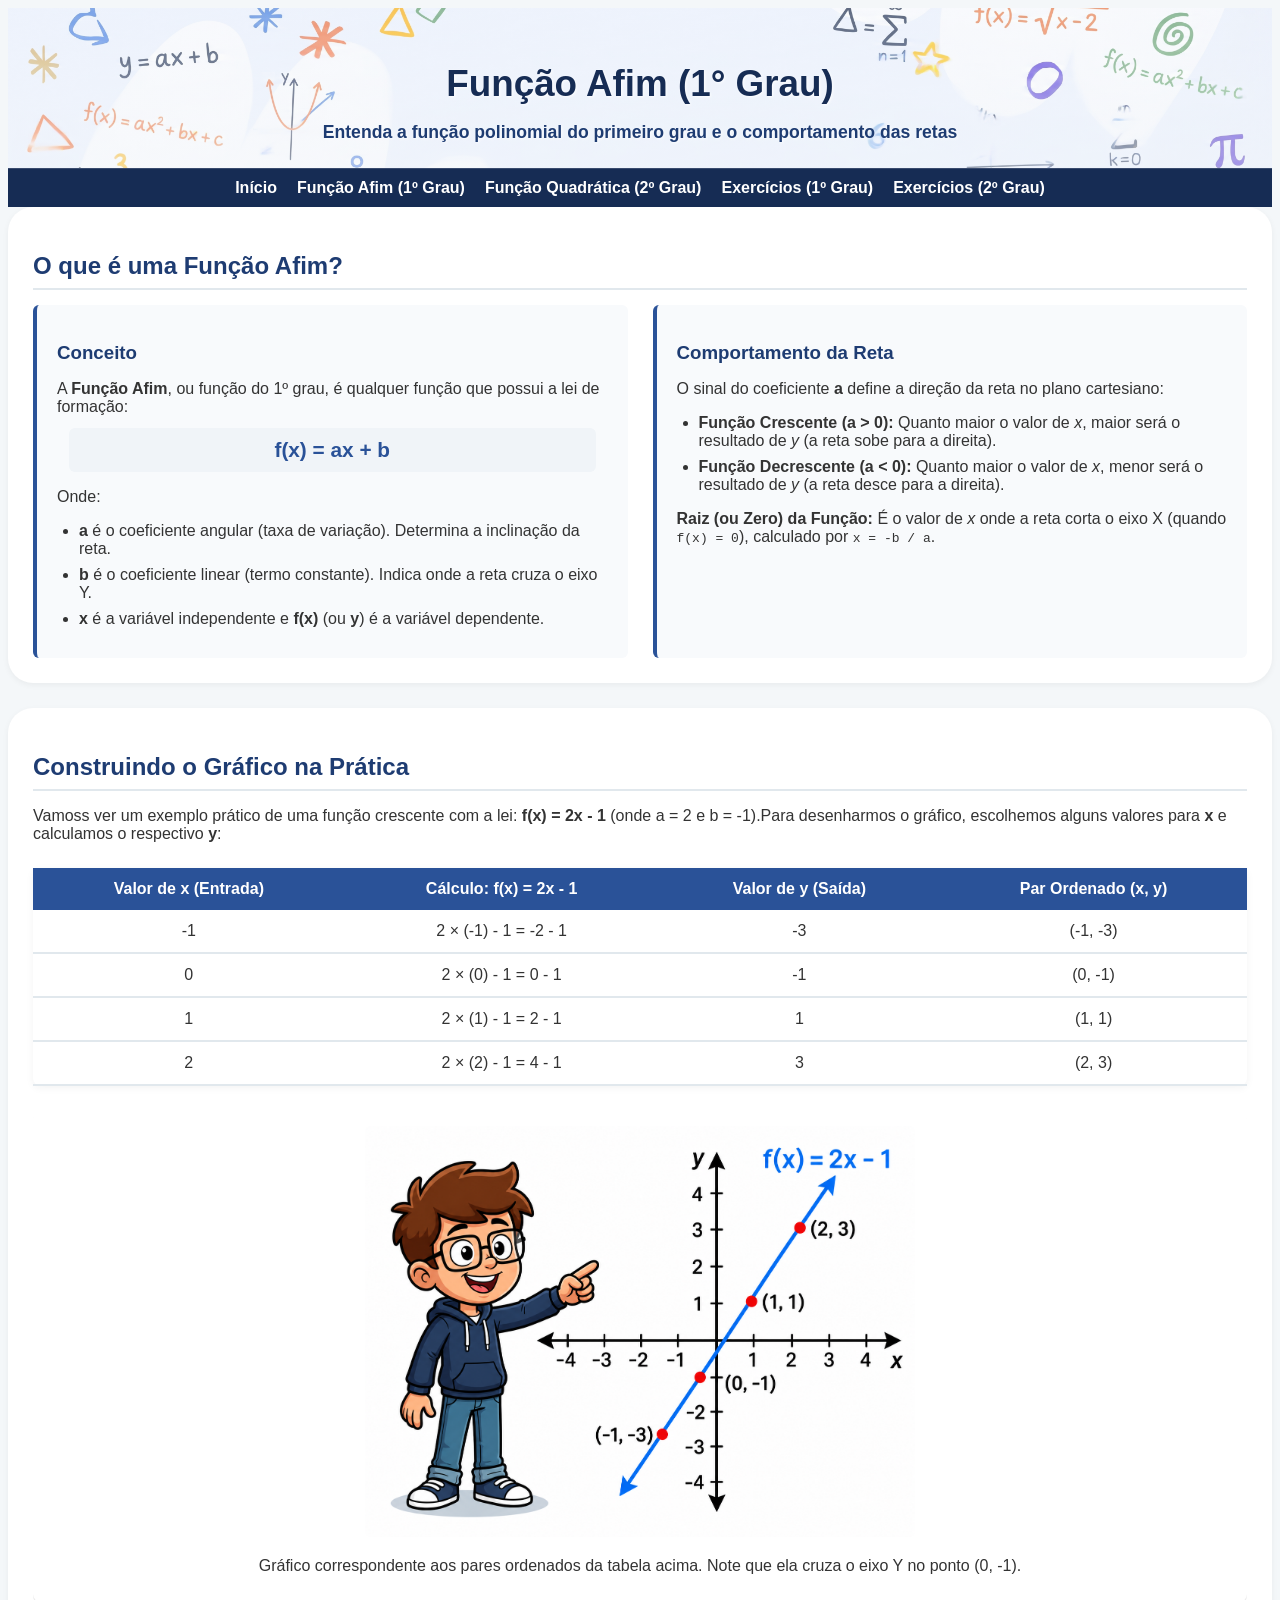
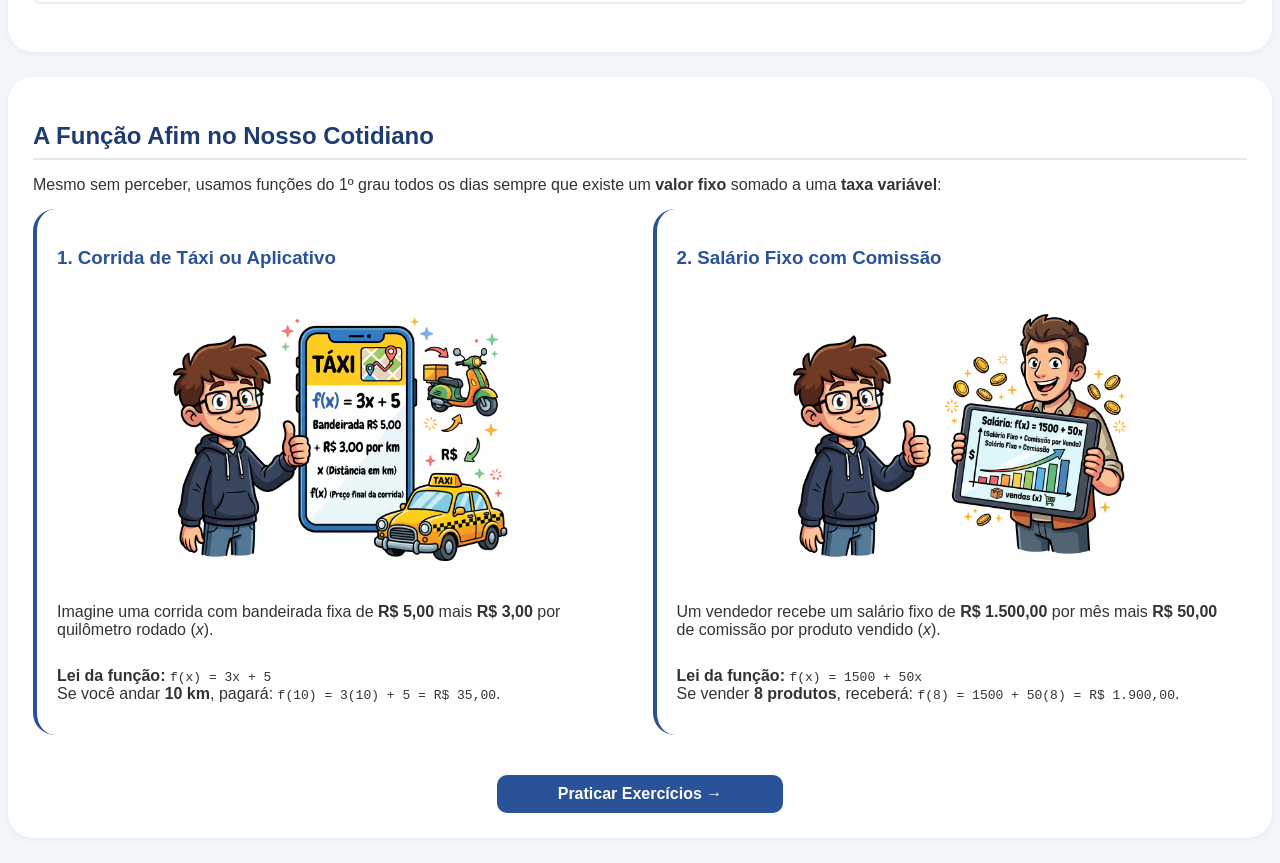
==== afim.html @ db039bec "Criação de novas Páginas e customizações" ====
<!DOCTYPE html>
<html lang="en">
<head>
    <meta charset="UTF-8">
    <meta name="viewport" content="width=device-width, initial-scale=1.0">
    <title>Função Afim (1° Grau)- Portal das Funções</title>
    <link rel="stylesheet" href="style.css">
</head>
<body>
    <header id="topo">
        <div class="container">
            <h1>Função Afim (1° Grau)</h1>
            <p>Entenda a função polinomial do primeiro grau e o comportamento das retas</p>
        </div>
        <nav class="menu-principal">
            <ul>
                <li><a href="index.html">Início</a></li>
                <li><a href="afim.html" class="ativo">Função Afim (1º Grau)</a></li>
                <li><a href="quadratica.html">Função Quadrática (2º Grau)</a></li>
                <li><a href="afim-exercicios.html">Exercícios (1º Grau)</a></li>
                <li><a href="quadratica-exercicios.html">Exercícios (2º Grau)</a></li>
            </ul>
        </nav>

        </header>

        <main>
            <section>
                <h2>O que é uma Função Afim?</h2>
                
                <div class="flex-duas-colunas">

                    <div class="col-afim">
                        <h3>Conceito</h3>
                       <p>
                        A <strong>Função Afim</strong>, ou função do 1º grau, é qualquer função que possui a lei de formação:
                    </p>
                    <p class="destaque-formula">f(x) = ax + b</p>
                    <p>Onde:</p>
                    <ul>
                        <li><strong>a</strong> é o coeficiente angular (taxa de variação). Determina a inclinação da reta.</li>
                        <li><strong>b</strong> é o coeficiente linear (termo constante). Indica onde a reta cruza o eixo Y.</li>
                        <li><strong>x</strong> é a variável independente e <strong>f(x)</strong> (ou <strong>y</strong>) é a variável dependente.</li>
                    </ul> 
                    </div>

                    <div class="col-afim col-comportamento">
                       <h3>Comportamento da Reta</h3>
                    <p>O sinal do coeficiente <strong>a</strong> define a direção da reta no plano cartesiano:</p>
                    <ul>
                        <li><strong>Função Crescente (a > 0):</strong> Quanto maior o valor de <em>x</em>, maior será o resultado de <em>y</em> (a reta sobe para a direita).</li>
                        <li><strong>Função Decrescente (a < 0):</strong> Quanto maior o valor de <em>x</em>, menor será o resultado de <em>y</em> (a reta desce para a direita).</li>
                    </ul>
                    <p>
                        <strong>Raiz (ou Zero) da Função:</strong> É o valor de <em>x</em> onde a reta corta o eixo X (quando <code>f(x) = 0</code>), calculado por <code>x = -b / a</code>.
                    </p> 
                    </div>
                </div>
            </section>

            <section class="estudo-grafico">
                <h2>Construindo o Gráfico na Prática</h2>
                <p>
                    Vamoss ver um exemplo prático de uma função crescente com a lei: <strong>f(x) = 2x - 1</strong>
                    (onde a = 2 e b = -1).Para desenharmos o gráfico, escolhemos alguns valores para <strong>x</strong>
                    e calculamos o respectivo <strong>y</strong>:
                </p>

                <table class="tabela-valores">
                <thead>
                    <tr>
                        <th>Valor de x (Entrada)</th>
                        <th>Cálculo: f(x) = 2x - 1</th>
                        <th>Valor de y (Saída)</th>
                        <th>Par Ordenado (x, y)</th>
                    </tr>
                </thead>
                <tbody>
                    <tr>
                        <td>-1</td>
                        <td>2 × (-1) - 1 = -2 - 1</td>
                        <td>-3</td>
                        <td>(-1, -3)</td>
                    </tr>
                    <tr>
                        <td>0</td>
                        <td>2 × (0) - 1 = 0 - 1</td>
                        <td>-1</td>
                        <td>(0, -1)</td>
                    </tr>
                    <tr>
                        <td>1</td>
                        <td>2 × (1) - 1 = 2 - 1</td>
                        <td>1</td>
                        <td>(1, 1)</td>
                    </tr>
                    <tr>
                        <td>2</td>
                        <td>2 × (2) - 1 = 4 - 1</td>
                        <td>3</td>
                        <td>(2, 3)</td>
                    </tr>
                </tbody>
            </table>

            <div class="bloco-imagem">
                <img src="imagens/grafico-funcao-afim.png" alt="Gráfico de uma função afim">
                <p>Gráfico correspondente aos pares ordenados da tabela acima. Note que ela cruza o eixo Y no ponto (0, -1).</p>
            </div>
            </section>

            <section>
                <h2>A Função Afim no Nosso Cotidiano</h2>
                <p>
                Mesmo sem perceber, usamos funções do 1º grau todos os dias sempre que existe um <strong>valor fixo</strong> somado a uma <strong>taxa variável</strong>:
            </p>

            <div class="flex-duas-colunas">

                <div class="cartao-cotidiano">
                <h3>1. Corrida de Táxi ou Aplicativo</h3>
                <img src="imagens/cotidiano-taxi.jpg" alt="Exemplo de função afim corrida de táxi." class="img-cotidiano">
                <p>
                        Imagine uma corrida com bandeirada fixa de <strong>R$ 5,00</strong> mais <strong>R$ 3,00</strong> por quilômetro rodado (<em>x</em>).
                    </p>
                    <p>
                        <strong>Lei da função:</strong> <code>f(x) = 3x + 5</code><br>
                        Se você andar <strong>10 km</strong>, pagará: <code>f(10) = 3(10) + 5 = R$ 35,00</code>.
                    </p>
                    </div>

                    <div class="cartao-cotidiano">
                    <h3>2. Salário Fixo com Comissão</h3>
                    <img src="imagens/cotidiano-salario.jpg"Exemplo de função afim em salário com comissão f(x) = 1500 + 50x" class="img-cotidiano">
                    <p>
                        Um vendedor recebe um salário fixo de <strong>R$ 1.500,00</strong> por mês mais <strong>R$ 50,00</strong> de comissão por produto vendido (<em>x</em>).
                    </p>
                    <p>
                        <strong>Lei da função:</strong> <code>f(x) = 1500 + 50x</code><br>
                        Se vender <strong>8 produtos</strong>, receberá: <code>f(8) = 1500 + 50(8) = R$ 1.900,00</code>.
                    </p>
                </div>

            </div>

              <div style="text-align: center; margin-top: 25px;">
                <a href="afim-exercicios.html" class="botao">Praticar Exercícios →</a>
            </div>
            </section>
            
        </main>
    
    
</body>
</html>
---- style.css ----
body {
    font-family: 'Segoe UI', Tahoma, Geneva, Verdana, sans-serif;
    background-color: #f4f7f9;
    color: #333333;
    text-align: left;
}


header {
    background-image: linear-gradient(to bottom, rgba(244, 247, 249, 0.35), rgba(244, 247, 249, 0.55)), url('imagens/Fundo-cabecalho.jpg');
    background-size: cover;
    background-position: center;
    background-repeat: no-repeat;
    padding-top: 30px;
    text-align: center;
}

header h1 {
    font-size: 2.3rem;
    color: #162c54;
    font-weight: 800;
    margin-bottom: 8px;
    text-shadow: 1px 1px 3px rgba(255, 255, 255, 0.9);
}

header p {
    font-size: 1.1rem;
    color: #1e3c72;
    font-weight: 600;
    margin-bottom: 25px;
    text-shadow: 1px 1px 3px rgba(255, 255, 255, 0.9);
}

.menu-principal {
    background-color: #162c54;
    border-top: 1px solid rgba(255, 255, 255, 0.15);
    justify-content: center;
    align-items: center;
}

.menu-principal ul {
    margin: 0;
    padding: 0;
    list-style: none;
    display: flex;
    justify-content: center;
    align-items: center;
    flex-wrap: wrap;
    
}

.menu-principal li a {
    display: block;
    color: #ffffff;
    text-decoration:none;
    padding: 10px;
    font-weight: 600;
    transition: all 0.3s ease;
    
}

.menu-principal li a:hover {
    transform: translateY(-2px);
}


section {
    background-color: #ffffff;
    padding: 25px;
    margin-bottom: 25px;
    border-radius: 25px;
    box-shadow: 0 2px 6px rgba(0, 0, 0, 0.05);
}

section h2 {
    color: #1e3c72;
    margin-bottom: 15px;
    border-bottom: 2px solid #e1e8ed;
    padding-bottom: 8px;
}

section h3 {
    color: #2a5298;
}

section p, section ul {
   margin-bottom: 12px;
}

section ul {
    padding-left: 22px;
}

section li {
    margin-bottom: 8px;
}

.grade-cartoes {
    display: flex;
    gap: 20px;
    flex-wrap: wrap;
    margin-top: 15px;
}

.cartao {
    flex: 1;
    min-width: 280px;
    background-color: #f9fbfd;
    border: 1px solid #dce4ec;
    border-radius: 8px;
    padding: 20px;
    display: flex;
    flex-direction: column;
    justify-content: space-between;

}

.cartao img {
    width: 90%;
    height: 300px;
    margin: 15px auto;
    border: none;
}

.botao {
    display: inline-block;
    align-self: center;
    background-color: #2a5298;
    color: #ffffff;
    text-decoration: none;
    width: 250px;
    padding: 10px 18px;
    border-radius: 10px;
    font-weight: bold;
    text-align: center;
    margin-top: 15px;
    transition: all 0.5s ease;
}

.botao:hover {
    background-color: #1973aa;
    transform: translateY(-2px);
}


.bloco-imagem {
    text-align: center;
    margin: 25px auto;
    background-color: #ffffff;
    padding: 15px;
    border-radius: 8px;
    box-shadow: 0 2px 0 rgba(0, 0, 0, 0.08);
}

.bloco-imagem img {
    max-width: 550px;
    width: 100%;
    height: auto;
    border-radius: 6px;
}

.maquina-funcao {
    background-color: transparent;
    padding: 10px auto;
    margin: 25px auto;
    border: none;
    box-shadow:none;
    text-align: center;
}

.imagem-maquina {
    display: flex;
    justify-content: center;
    align-items: center;
    gap: 15px;
    max-width: 1000px;
    margin: 0 auto;
    border: none;
}

.imagem-maquina img {
    width: 30%;
    max-width: 500px;
    height: auto;
    display: block;
    transition: transform 0.4s ease, filter 0.4s ease;
}

footer {
    background-color: #162c54;
    color: #ffffff;
    text-align: center;
    padding: 20px 0;
    font-weight: 200px;
    margin-top: 30px;
    font-size: 0.9rem;
}

footer a {
    color: #a3c2ff;
    text-decoration: none;
    font-weight: bold;
}

footer:hover {
    text-decoration: underline;
}

.flex-duas-colunas {
    display: flex;
    gap: 25px;
    align-items: stretch;
    margin-top: 15px;
}

.col-afim {
    flex: 1;
    background-color: #f8fafc;
    border-left: 4px solid #2a5298;
    padding: 18px 20px;
    border-radius: 6px;
}

.col-afim h3{
    color: #1e3c72;
    margin-bottom: 10px;

}

.destaque-formula {
    font-size: 1.3rem;
    color: #2a5298;
    font-weight: bold;
    text-align: center;
    background-color:#f0f4f8;
    padding: 10px;
    border-radius: 6px;
    margin: 12px;
}

.tabela-valores {
    width: 100%;
    border-collapse: collapse;
    margin: 25px 0;
    background-color: #ffffff;
    box-shadow: 0 2px 8px rgba(0, 0, 0, 0.05);
    border-radius: 8px;
    
}

.tabela-valores th {
    background-color: #2a5298;
    color: #ffffff;
    font-weight: bold;
    padding: 12px;
    text-align: center;
}

.tabela-valores td {
    padding: 12px;
    border-bottom: 2px solid #e1e8ed;
    text-align: center;
    border-radius: 12px;
}

.cartao-cotidiano {
    flex: 1;
    background-color: #ffffff;
    border-left: 4px solid #2a5298;
    border-radius: 22px;
    padding: 20px;
    display: flex;
    flex-direction: column;
}

.cartao-cotidiano h3 {
    color: #2a5298;
    margin-bottom: 10px;
}

.img-cotidiano {
    width: 85%;
    max-width: 380px;
    margin: 12px auto;
    border: none;
}
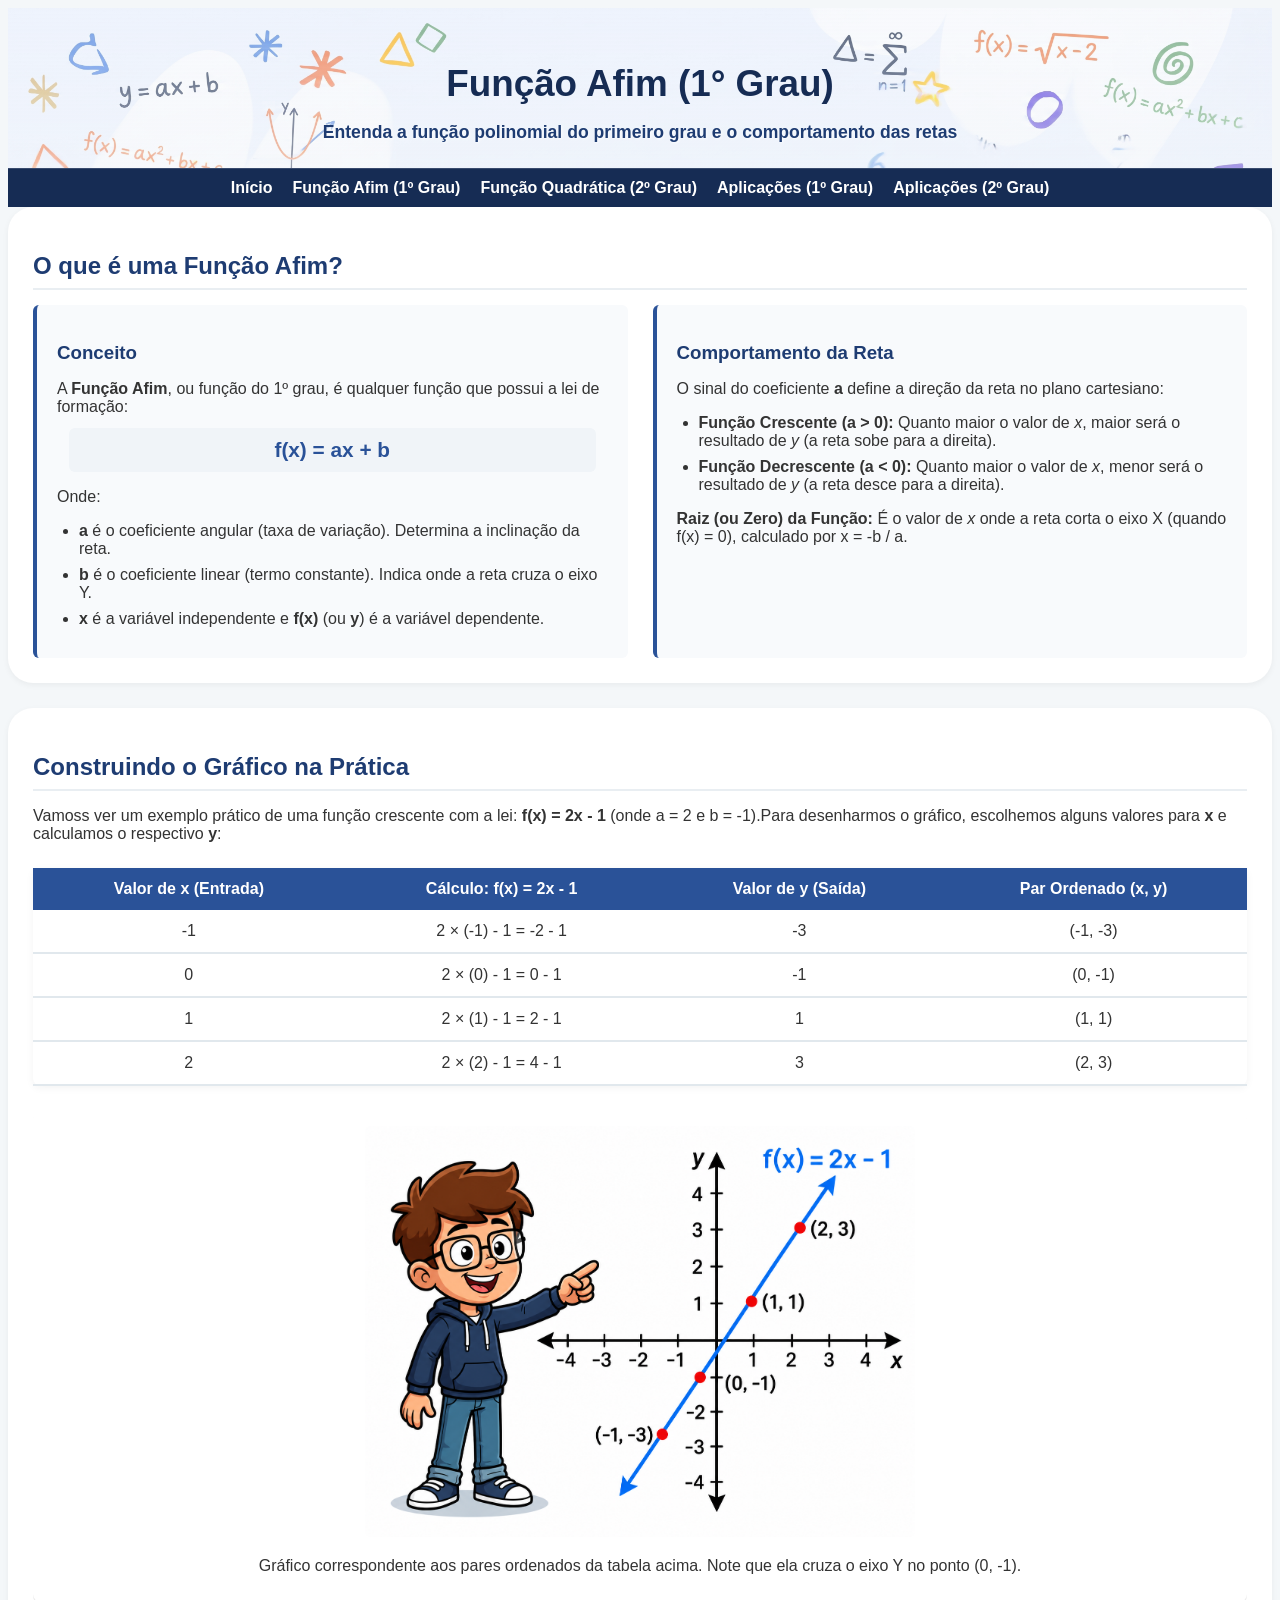
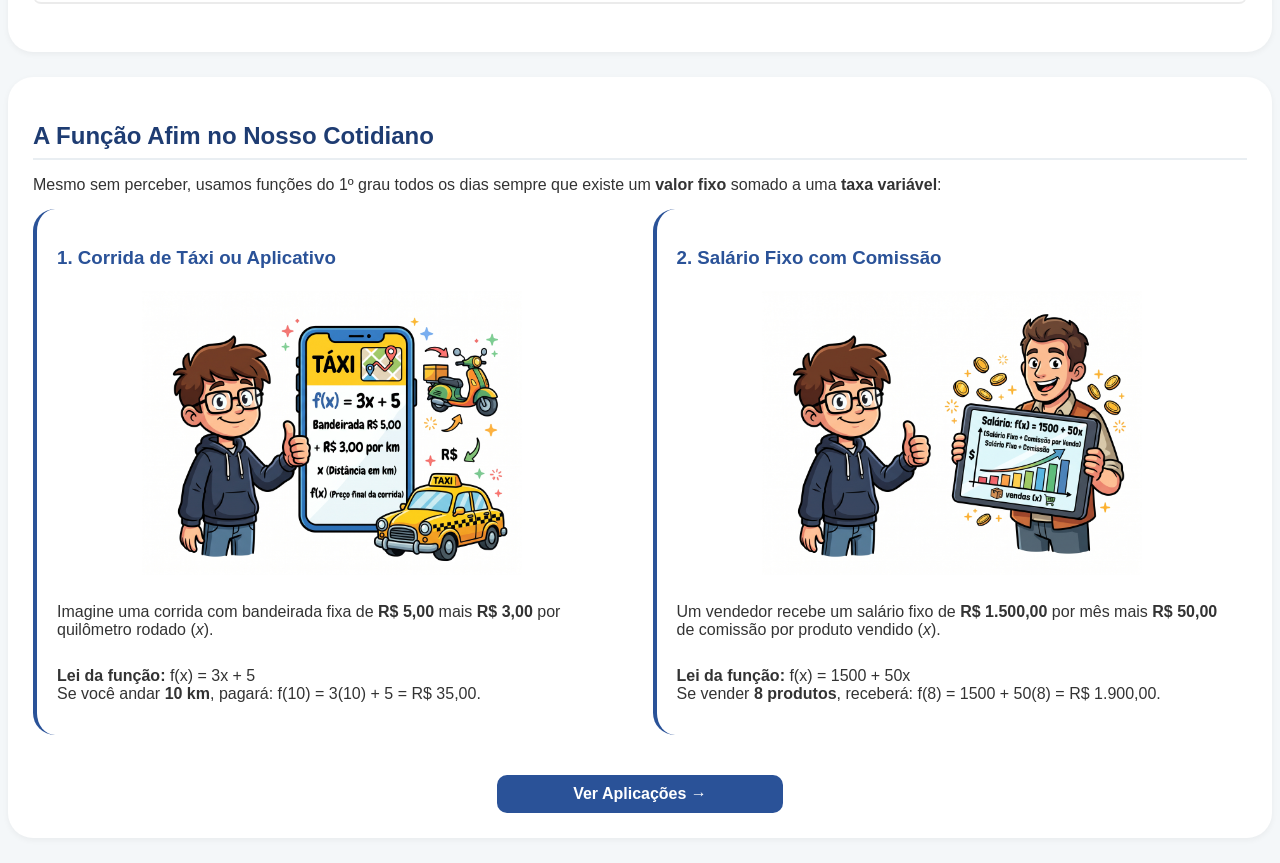
==== commit 1583b815: "Novas páginas de Aplicações e css atualizado" ====
--- a/afim.html
+++ b/afim.html
@@ -17,8 +17,8 @@
                 <li><a href="index.html">Início</a></li>
                 <li><a href="afim.html" class="ativo">Função Afim (1º Grau)</a></li>
                 <li><a href="quadratica.html">Função Quadrática (2º Grau)</a></li>
-                <li><a href="afim-exercicios.html">Exercícios (1º Grau)</a></li>
-                <li><a href="quadratica-exercicios.html">Exercícios (2º Grau)</a></li>
+                <li><a href="aplicacao-afim.html">Aplicações (1º Grau)</a></li>
+                <li><a href="aplicacao-quadratica.html">Aplicações (2º Grau)</a></li>
             </ul>
         </nav>
 
@@ -52,7 +52,7 @@
                         <li><strong>Função Decrescente (a < 0):</strong> Quanto maior o valor de <em>x</em>, menor será o resultado de <em>y</em> (a reta desce para a direita).</li>
                     </ul>
                     <p>
-                        <strong>Raiz (ou Zero) da Função:</strong> É o valor de <em>x</em> onde a reta corta o eixo X (quando <code>f(x) = 0</code>), calculado por <code>x = -b / a</code>.
+                        <strong>Raiz (ou Zero) da Função:</strong> É o valor de <em>x</em> onde a reta corta o eixo X (quando f(x) = 0), calculado por x = -b / a.
                     </p> 
                     </div>
                 </div>
@@ -124,8 +124,8 @@
                         Imagine uma corrida com bandeirada fixa de <strong>R$ 5,00</strong> mais <strong>R$ 3,00</strong> por quilômetro rodado (<em>x</em>).
                     </p>
                     <p>
-                        <strong>Lei da função:</strong> <code>f(x) = 3x + 5</code><br>
-                        Se você andar <strong>10 km</strong>, pagará: <code>f(10) = 3(10) + 5 = R$ 35,00</code>.
+                        <strong>Lei da função:</strong> f(x) = 3x + 5<br>
+                        Se você andar <strong>10 km</strong>, pagará: f(10) = 3(10) + 5 = R$ 35,00.
                     </p>
                     </div>
 
@@ -136,15 +136,15 @@
                         Um vendedor recebe um salário fixo de <strong>R$ 1.500,00</strong> por mês mais <strong>R$ 50,00</strong> de comissão por produto vendido (<em>x</em>).
                     </p>
                     <p>
-                        <strong>Lei da função:</strong> <code>f(x) = 1500 + 50x</code><br>
-                        Se vender <strong>8 produtos</strong>, receberá: <code>f(8) = 1500 + 50(8) = R$ 1.900,00</code>.
+                        <strong>Lei da função:</strong> f(x) = 1500 + 50x<br>
+                        Se vender <strong>8 produtos</strong>, receberá: f(8) = 1500 + 50(8) = R$ 1.900,00.
                     </p>
                 </div>
 
             </div>
 
               <div style="text-align: center; margin-top: 25px;">
-                <a href="afim-exercicios.html" class="botao">Praticar Exercícios →</a>
+                <a href="aplicacao-afim.html" class="botao">Ver Aplicações →</a>
             </div>
             </section>
             
--- a/style.css
+++ b/style.css
@@ -2,15 +2,12 @@
     font-family: 'Segoe UI', Tahoma, Geneva, Verdana, sans-serif;
     background-color: #f4f7f9;
     color: #333333;
-    text-align: left;
 }
 
 
 header {
     background-image: linear-gradient(to bottom, rgba(244, 247, 249, 0.35), rgba(244, 247, 249, 0.55)), url('imagens/Fundo-cabecalho.jpg');
     background-size: cover;
-    background-position: center;
-    background-repeat: no-repeat;
     padding-top: 30px;
     text-align: center;
 }
@@ -20,7 +17,6 @@
     color: #162c54;
     font-weight: 800;
     margin-bottom: 8px;
-    text-shadow: 1px 1px 3px rgba(255, 255, 255, 0.9);
 }
 
 header p {
@@ -75,7 +71,7 @@
 section h2 {
     color: #1e3c72;
     margin-bottom: 15px;
-    border-bottom: 2px solid #e1e8ed;
+    border-bottom: 2px solid #e9eef2;
     padding-bottom: 8px;
 }
 
@@ -105,8 +101,8 @@
 .cartao {
     flex: 1;
     min-width: 280px;
-    background-color: #f9fbfd;
-    border: 1px solid #dce4ec;
+    background-color: #ffffff;
+    border-left: 4px solid #2a5298;
     border-radius: 8px;
     padding: 20px;
     display: flex;
@@ -284,3 +280,47 @@
     margin: 12px auto;
     border: none;
 }
+
+.conclusao {
+    padding: 85px 5px 5px;
+    
+}
+
+.faixa-comemoracao {
+    display: flex;
+    justify-content: center;
+    align-items: center;
+    gap: 20px;
+    margin: 30px auto;
+    flex-wrap: wrap;
+}
+
+.img-palavra {
+    max-width: 290px;
+    height: auto;
+    border: none;
+
+}
+
+.img-boneco {
+    max-width: 330px;
+}
+
+.img-palavra-quadratica {
+   max-width: 450px;
+    height: auto;
+    border: none;  
+}
+
+.form-linha {
+    display: flex;
+    gap: 15px;
+    margin-bottom: 15px;
+}
+
+.campo-grupo {
+    display: flex;
+    flex-direction: column;
+    flex: 1;
+    min-width: 320px;
+}
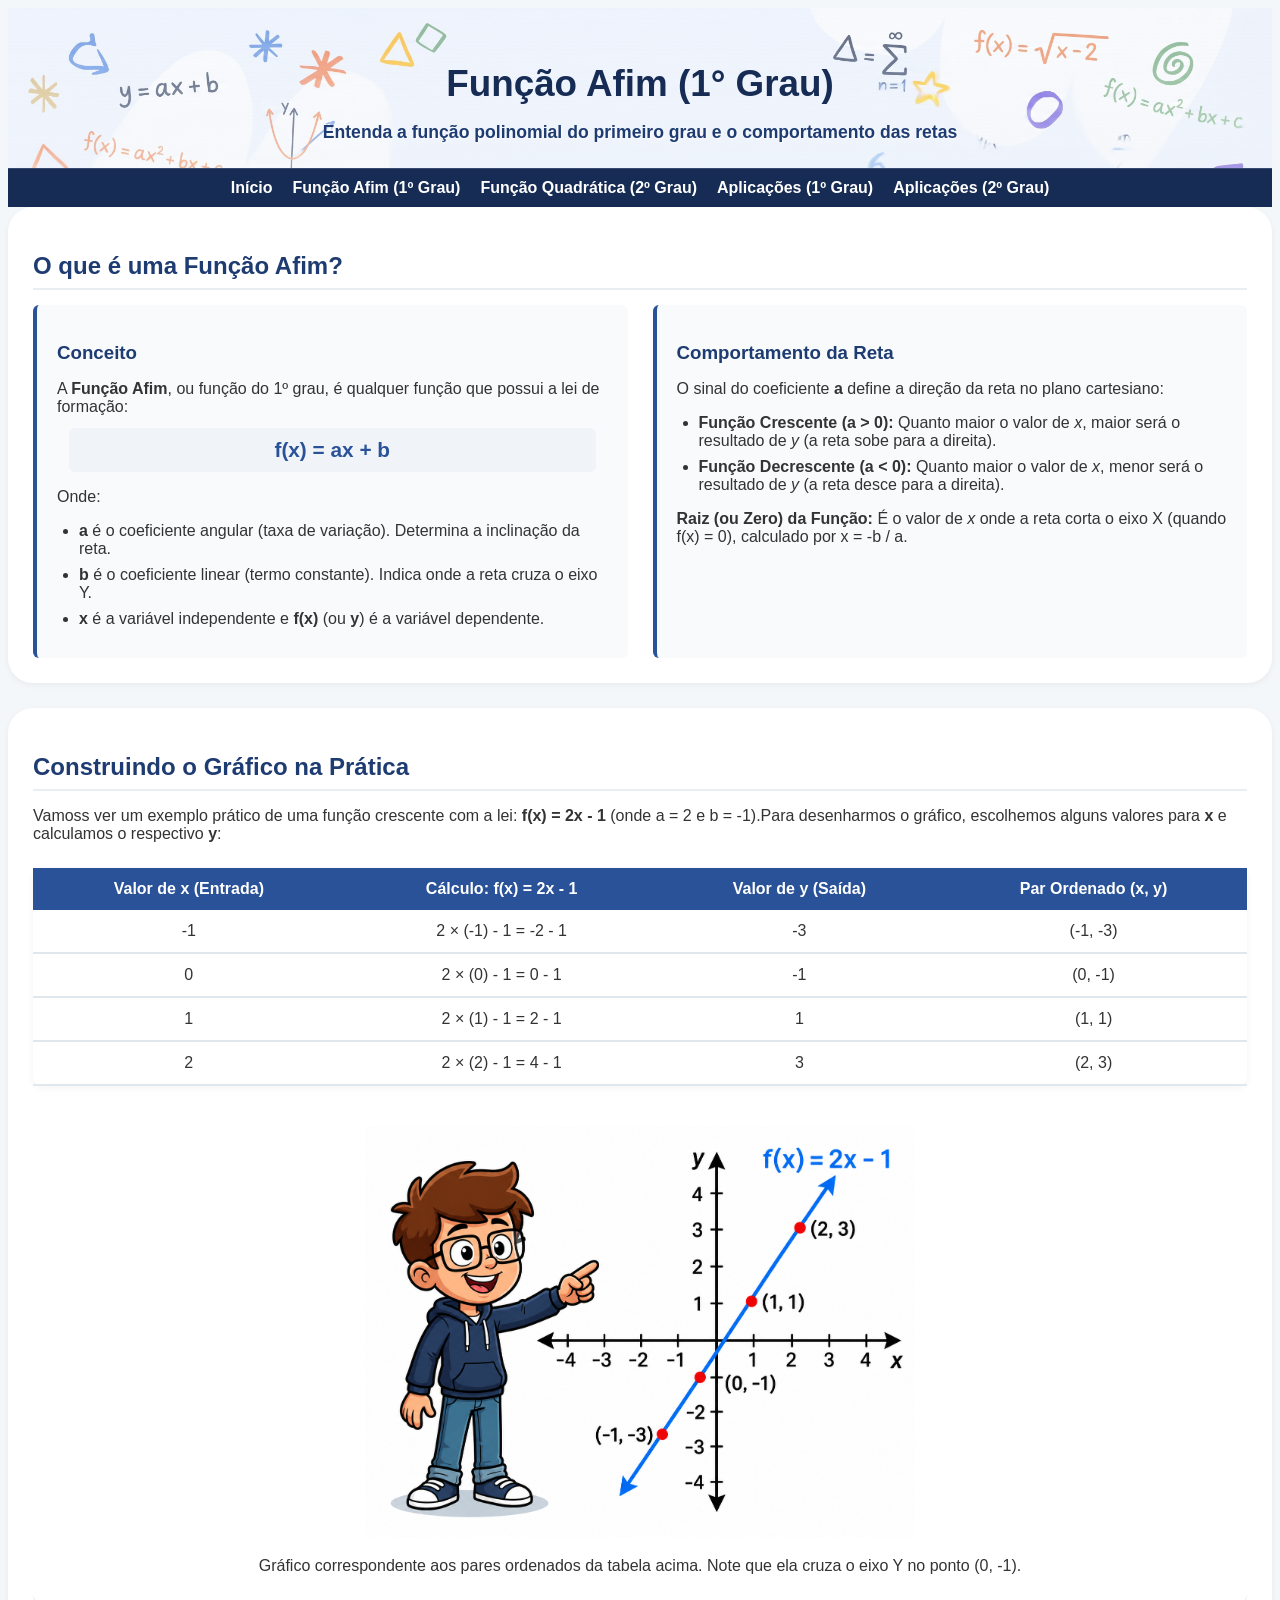
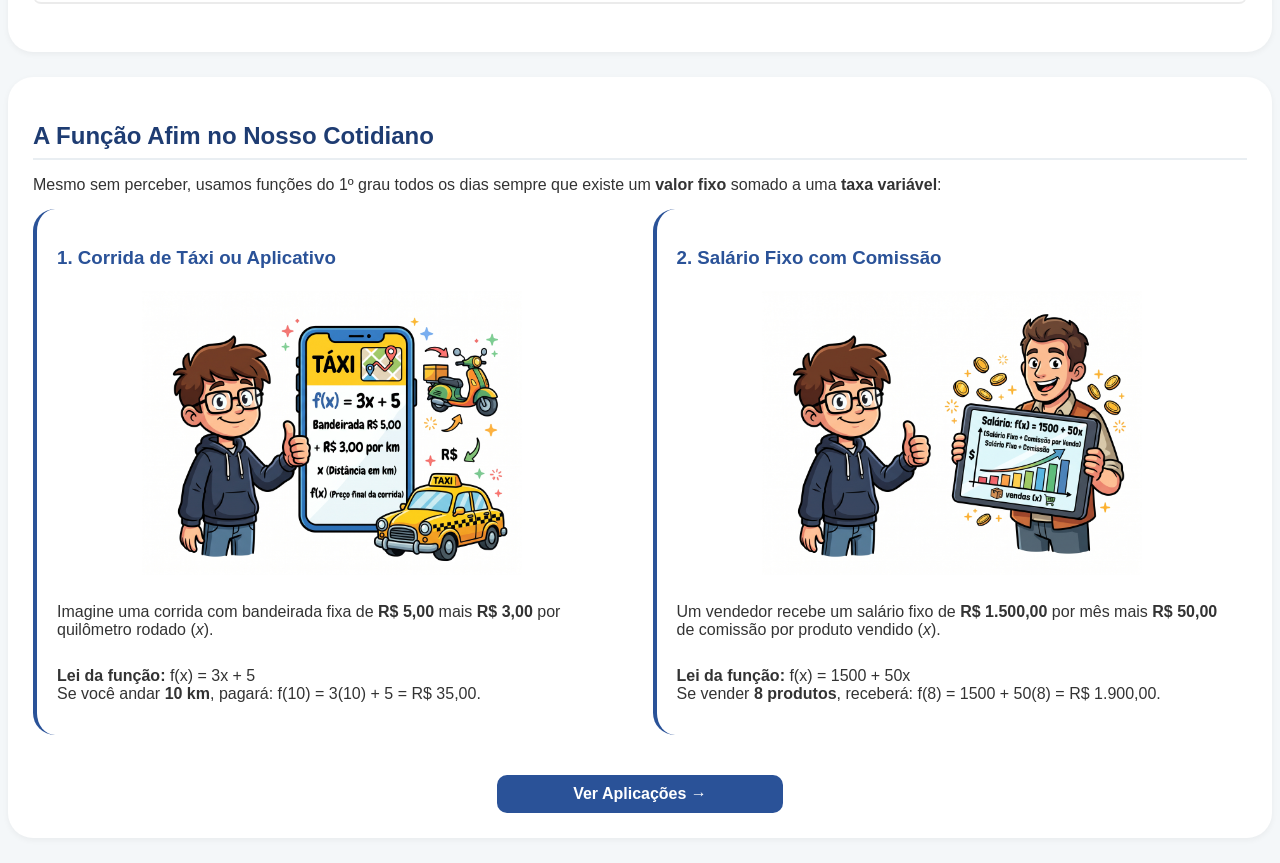
==== commit 2e2b5e1e: "Novas implementações e formulários" ====
--- a/afim.html
+++ b/afim.html
@@ -152,4 +152,4 @@
     
     
 </body>
-</html>+</html>
--- a/style.css
+++ b/style.css
@@ -174,6 +174,7 @@
     border: none;
 }
 
+
 .imagem-maquina img {
     width: 30%;
     max-width: 500px;
@@ -240,8 +241,8 @@
     margin: 25px 0;
     background-color: #ffffff;
     box-shadow: 0 2px 8px rgba(0, 0, 0, 0.05);
-    border-radius: 8px;
-    
+    border-radius: 10px;
+       
 }
 
 .tabela-valores th {
@@ -312,15 +313,118 @@
     border: none;  
 }
 
-.form-linha {
-    display: flex;
-    gap: 15px;
-    margin-bottom: 15px;
-}
 
 .campo-grupo {
     display: flex;
     flex-direction: column;
     flex: 1;
     min-width: 320px;
+}
+
+.flex-duvidas {
+    display: flex;
+    align-items: flex-start;
+    justify-content: space-between;
+    gap: 30px;
+    margin-top: 10px;
+    flex-wrap: wrap;
+}
+
+.coluna-forma {
+    flex: 2;
+    max-width: 560px;
+    min-width: 300px;
+}
+
+.form-linha {
+    display: flex;
+    align-items: flex-end;
+    gap: 15px;
+    margin-top: 0;
+    margin-bottom: 12px;
+}
+
+.form-linha  .campo-grupo {
+    max-width: 260px;
+}
+
+.campo-grupo label {
+    font-weight: bold;
+    color: #162b52;
+    margin-bottom: 4px;
+    font-size: 0.95rem;
+}
+
+.campo-grupo input,
+.campo-grupo select {         
+    padding: 6px 10px;
+    border: 1px solid #cbd5e1;
+    border-radius: 6px;
+    font-size: 0.95rem;
+    font-family: inherit;
+    background-color: #ffffff;
+}
+
+.campo-grupo textarea {
+    padding: 8px 10px;
+    border: 1px solid #cbd5e1;
+    border-radius: 6px;
+    font-size: 0.95rem;
+    font-family: inherit;
+    resize: vertical;
+}
+
+.coluna-img-duvidas {
+    flex: 1;
+    min-width: 220px;
+    display: flex;
+    justify-content: center;
+    align-items: center;
+}
+
+.coluna-img-duvidas img {
+    width: auto;
+    height: 350px;
+    mix-blend-mode: multiply;
+}
+
+.botao-whatsapp {
+    background-color: #172ebf;
+    color: #efebeb;
+    margin-top: 10px;
+    text-align: center;
+    width: 250px;
+    border-radius: 8px;
+    padding: 8px;
+    font-weight: bold;
+    font-size: 0.95rem;
+    transition: all 0.4s ease;
+}
+
+.botao-whatsapp:hover {
+    background-color: #47ea2a;
+    color: #333333;
+    
+}
+
+.frase-filosofo {
+    margin-top: 22px;
+    padding: 12px 16px;
+    background-color: #f8fafc;
+    border-left: 4px solid #2a5298;
+    border-radius: 6px;
+}
+
+.frase-filosofo h3 {
+    margin: 0 0 4px 0;
+    font-size: 1.05rem;
+    font-style: italic;
+    font-weight: 600;
+    color: #162b52;
+}
+
+.frase-filosofo span {
+    font-size: 0.9rem;
+    color: #555555;
+    font-weight: bold;
 }
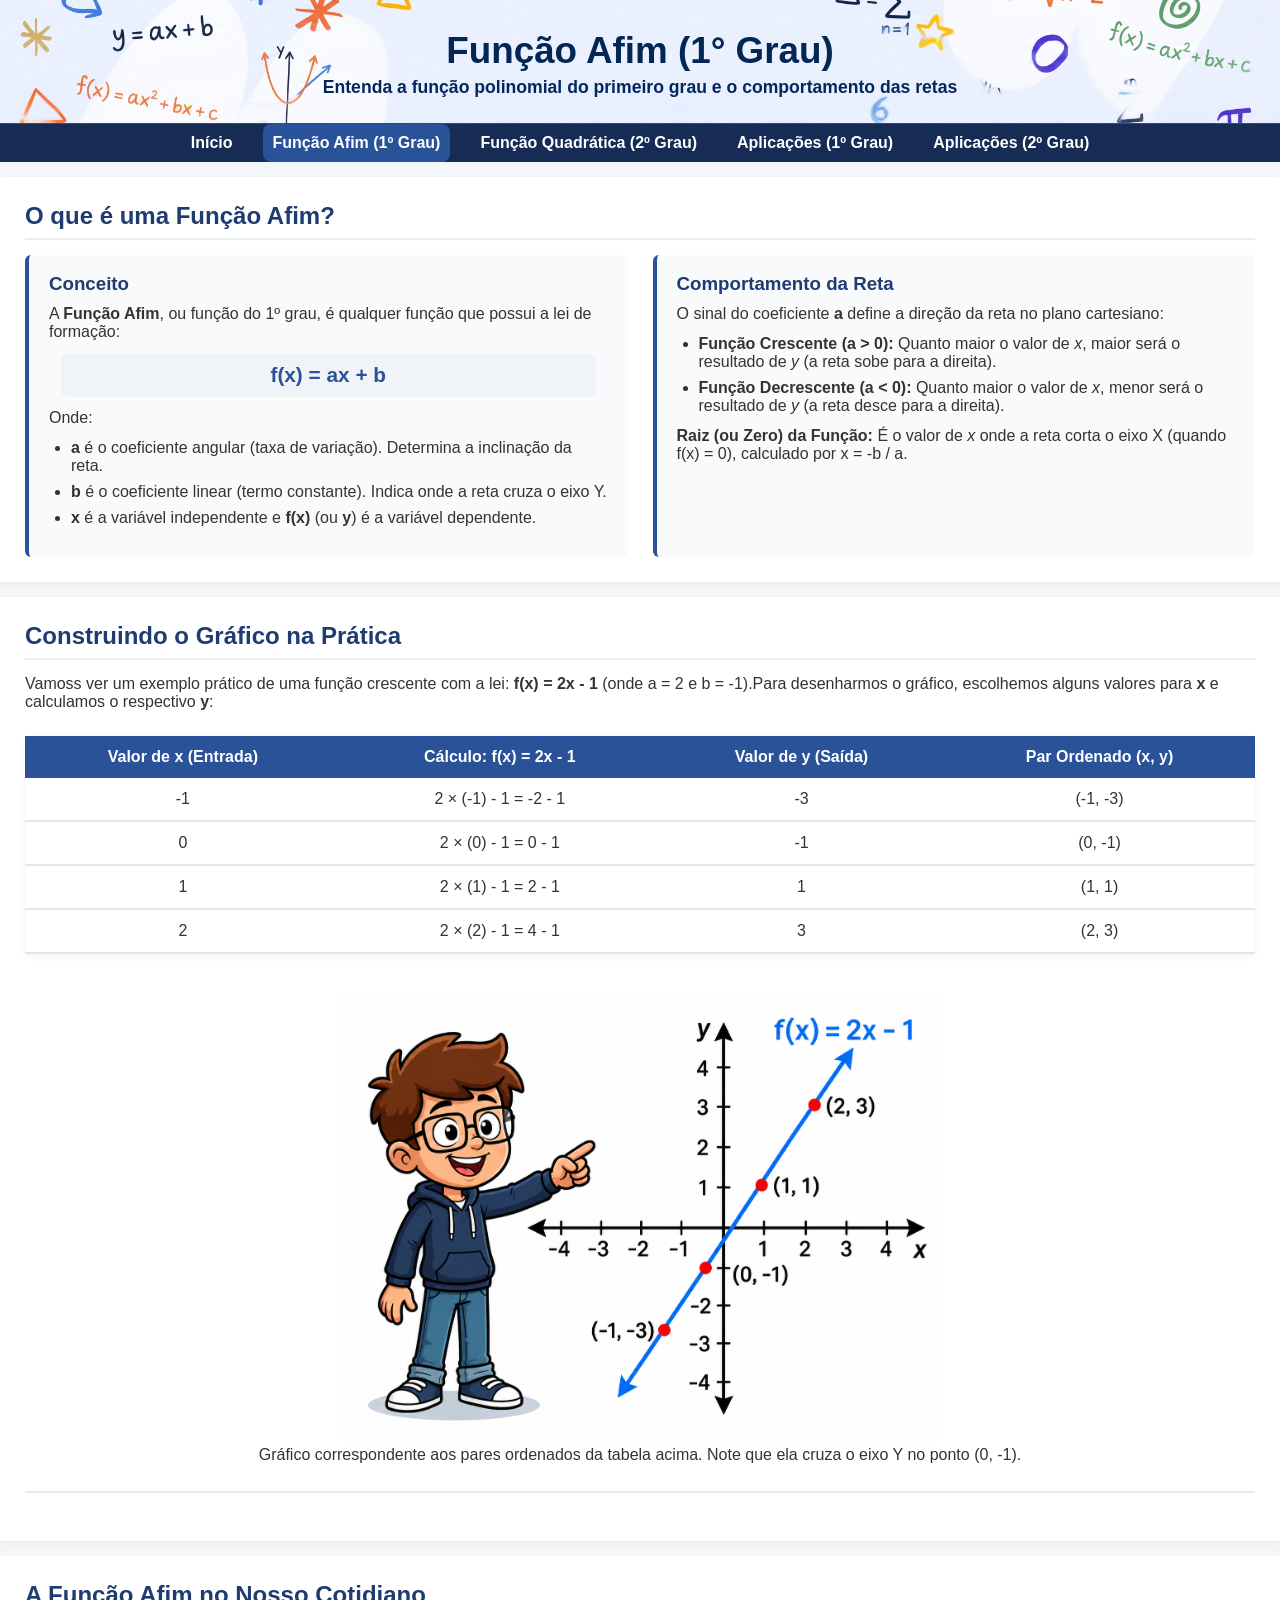
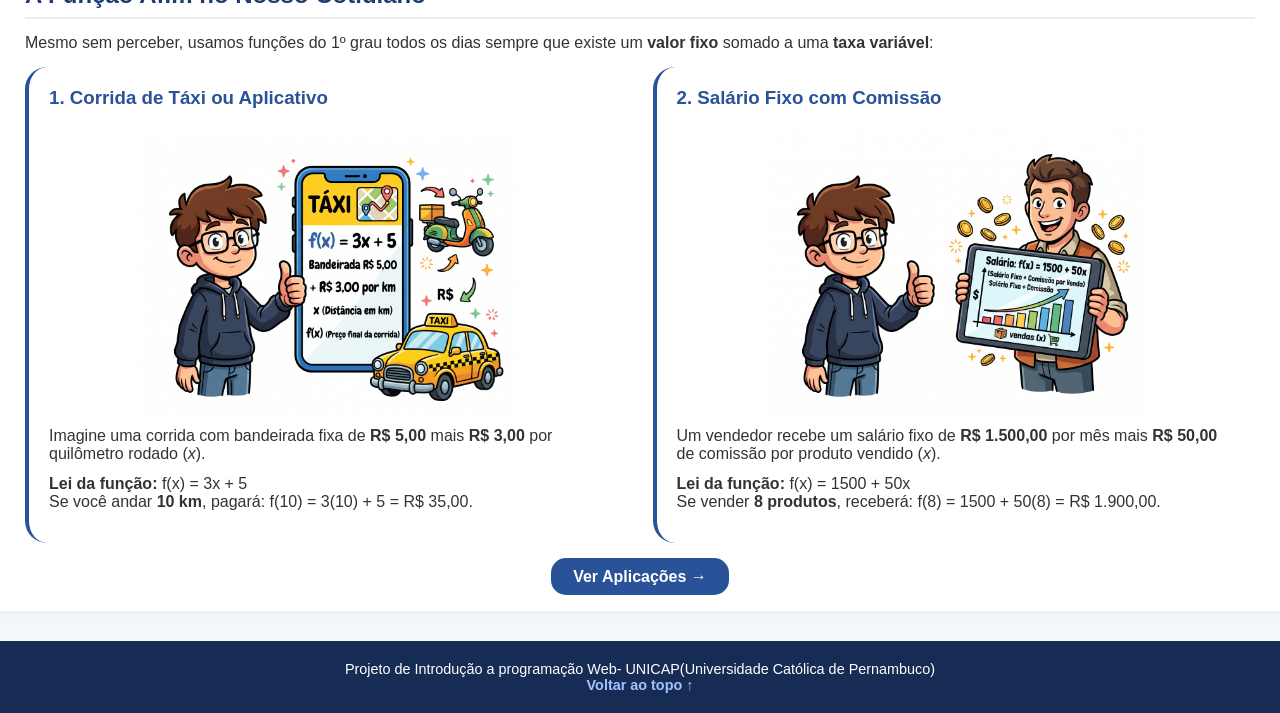
==== commit fa84a45c: "Atualziação e Otimização final" ====
--- a/afim.html
+++ b/afim.html
@@ -7,8 +7,12 @@
     <link rel="stylesheet" href="style.css">
 </head>
 <body>
+
+    <!-- =========================================================
+         BLOCO 1: CABEÇALHO E MENU DE NAVEGAÇÃO
+         ========================================================= -->
     <header id="topo">
-        <div class="container">
+        <div>
             <h1>Função Afim (1° Grau)</h1>
             <p>Entenda a função polinomial do primeiro grau e o comportamento das retas</p>
         </div>
@@ -24,7 +28,13 @@
 
         </header>
 
+        <!-- =========================================================
+             BLOCO 2: CONTEÚDO PRINCIPAL
+             ========================================================= -->
         <main>
+
+            <!-- Seção 1: Conceito e Comportamento da Reta -->
+
             <section>
                 <h2>O que é uma Função Afim?</h2>
                 
@@ -58,7 +68,9 @@
                 </div>
             </section>
 
-            <section class="estudo-grafico">
+            <!-- Seção 2: Construção do Gráfico na Prática -->
+
+            <section>
                 <h2>Construindo o Gráfico na Prática</h2>
                 <p>
                     Vamoss ver um exemplo prático de uma função crescente com a lei: <strong>f(x) = 2x - 1</strong>
@@ -109,6 +121,8 @@
             </div>
             </section>
 
+            <!-- Seção 3: A Função Afim no Cotidiano. -->
+
             <section>
                 <h2>A Função Afim no Nosso Cotidiano</h2>
                 <p>
@@ -149,7 +163,16 @@
             </section>
             
         </main>
+
+        <!-- =========================================================
+         BLOCO 3: RODAPÉ
+         ========================================================= -->
     
-    
+    <footer>
+        <div>
+            <p>Projeto de Introdução a programação Web- UNICAP(Universidade Católica de Pernambuco)</p>
+            <p><a href="#topo">Voltar ao topo ↑</a></p>
+        </div>
+    </footer>
 </body>
 </html>
--- a/style.css
+++ b/style.css
@@ -1,3 +1,13 @@
+/* ==========================================================================
+   BLOCO 1: CONFIGURAÇÕES GERAIS E CORPO DA PÁGINA
+   ========================================================================== */
+*{
+      margin: 0;
+      padding: 0;
+      box-sizing: border-box;
+    }
+
+
 body {
     font-family: 'Segoe UI', Tahoma, Geneva, Verdana, sans-serif;
     background-color: #f4f7f9;
@@ -5,33 +15,43 @@
 }
 
 
+/* ==========================================================================
+   BLOCO 2: CABEÇALHO (HEADER)
+   ========================================================================== */
+
 header {
-    background-image: linear-gradient(to bottom, rgba(244, 247, 249, 0.35), rgba(244, 247, 249, 0.55)), url('imagens/Fundo-cabecalho.jpg');
+    background-image: url('imagens/Fundo-cabecalho.jpg');
     background-size: cover;
     padding-top: 30px;
     text-align: center;
+    background-position: center;
 }
 
 header h1 {
     font-size: 2.3rem;
-    color: #162c54;
-    font-weight: 800;
-    margin-bottom: 8px;
+    color: #032655;
+    font-weight: 700;
+    margin-bottom: 5px;
 }
 
 header p {
     font-size: 1.1rem;
-    color: #1e3c72;
-    font-weight: 600;
+    color: #04265f;
+    font-weight: 620;
     margin-bottom: 25px;
-    text-shadow: 1px 1px 3px rgba(255, 255, 255, 0.9);
-}
+}
+
+
+/* ==========================================================================
+   BLOCO 3: MENU DE NAVEGAÇÃO PRINCIPAL
+   ========================================================================== */
 
 .menu-principal {
     background-color: #162c54;
     border-top: 1px solid rgba(255, 255, 255, 0.15);
     justify-content: center;
     align-items: center;
+    margin-bottom: 15px;
 }
 
 .menu-principal ul {
@@ -39,32 +59,41 @@
     padding: 0;
     list-style: none;
     display: flex;
+    gap: 20px;
     justify-content: center;
     align-items: center;
     flex-wrap: wrap;
-    
 }
 
 .menu-principal li a {
     display: block;
     color: #ffffff;
-    text-decoration:none;
+    text-decoration: none;
     padding: 10px;
     font-weight: 600;
     transition: all 0.3s ease;
-    
 }
 
 .menu-principal li a:hover {
     transform: translateY(-2px);
 }
 
+.menu-principal a:hover,
+.menu-principal a.ativo {
+    background-color: #2a5298;
+    border-radius: 8px;
+}
+
+
+/* ==========================================================================
+   BLOCO 4: ESTRUTURA GERAL DAS SEÇÕES E TEXTOS
+   ========================================================================== */
 
 section {
     background-color: #ffffff;
     padding: 25px;
-    margin-bottom: 25px;
-    border-radius: 25px;
+    margin-bottom: 15px;
+    border-radius: px;
     box-shadow: 0 2px 6px rgba(0, 0, 0, 0.05);
 }
 
@@ -77,6 +106,7 @@
 
 section h3 {
     color: #2a5298;
+    margin-bottom: 15px;
 }
 
 section p, section ul {
@@ -90,6 +120,11 @@
 section li {
     margin-bottom: 8px;
 }
+
+
+/* ==========================================================================
+   BLOCO 5: GRADE E CARTÕES DE TÓPICOS
+   ========================================================================== */
 
 .grade-cartoes {
     display: flex;
@@ -108,25 +143,27 @@
     display: flex;
     flex-direction: column;
     justify-content: space-between;
-
 }
 
 .cartao img {
     width: 90%;
     height: 300px;
-    margin: 15px auto;
-    border: none;
-}
+    margin: 15px;
+}
+
+
+/* ==========================================================================
+   BLOCO 6: BOTÕES DE NAVEGAÇÃO E AÇÃO
+   ========================================================================== */
 
 .botao {
-    display: inline-block;
     align-self: center;
     background-color: #2a5298;
     color: #ffffff;
     text-decoration: none;
     width: 250px;
-    padding: 10px 18px;
-    border-radius: 10px;
+    padding: 10px 22px;
+    border-radius: 15px;
     font-weight: bold;
     text-align: center;
     margin-top: 15px;
@@ -139,28 +176,36 @@
 }
 
 
+
+/* ==========================================================================
+   BLOCO 7: BLOCO DE IMAGEM COM MOLDURA
+   ========================================================================== */
+
 .bloco-imagem {
     text-align: center;
     margin: 25px auto;
     background-color: #ffffff;
     padding: 15px;
-    border-radius: 8px;
     box-shadow: 0 2px 0 rgba(0, 0, 0, 0.08);
 }
 
 .bloco-imagem img {
-    max-width: 550px;
+    max-width: 600px;
     width: 100%;
     height: auto;
-    border-radius: 6px;
-}
+    
+}
+
+
+/* ==========================================================================
+   BLOCO 8: MÁQUINA DE FUNÇÕES (METÁFORA VISUAL)
+   ========================================================================== */
 
 .maquina-funcao {
     background-color: transparent;
-    padding: 10px auto;
     margin: 25px auto;
     border: none;
-    box-shadow:none;
+    box-shadow: none;
     text-align: center;
 }
 
@@ -174,7 +219,6 @@
     border: none;
 }
 
-
 .imagem-maquina img {
     width: 30%;
     max-width: 500px;
@@ -183,25 +227,10 @@
     transition: transform 0.4s ease, filter 0.4s ease;
 }
 
-footer {
-    background-color: #162c54;
-    color: #ffffff;
-    text-align: center;
-    padding: 20px 0;
-    font-weight: 200px;
-    margin-top: 30px;
-    font-size: 0.9rem;
-}
-
-footer a {
-    color: #a3c2ff;
-    text-decoration: none;
-    font-weight: bold;
-}
-
-footer:hover {
-    text-decoration: underline;
-}
+
+/* ==========================================================================
+   BLOCO 9: LAYOUT DE DUAS COLUNAS E FÓRMULAS MATEMÁTICAS
+   ========================================================================== */
 
 .flex-duas-colunas {
     display: flex;
@@ -218,10 +247,9 @@
     border-radius: 6px;
 }
 
-.col-afim h3{
+.col-afim h3 {
     color: #1e3c72;
     margin-bottom: 10px;
-
 }
 
 .destaque-formula {
@@ -229,11 +257,16 @@
     color: #2a5298;
     font-weight: bold;
     text-align: center;
-    background-color:#f0f4f8;
+    background-color: #f0f4f8;
     padding: 10px;
     border-radius: 6px;
     margin: 12px;
 }
+
+
+/* ==========================================================================
+   BLOCO 10: TABELAS DE VALORES E PARES ORDENADOS
+   ========================================================================== */
 
 .tabela-valores {
     width: 100%;
@@ -241,8 +274,7 @@
     margin: 25px 0;
     background-color: #ffffff;
     box-shadow: 0 2px 8px rgba(0, 0, 0, 0.05);
-    border-radius: 10px;
-       
+    border-radius: 8px;
 }
 
 .tabela-valores th {
@@ -259,6 +291,11 @@
     text-align: center;
     border-radius: 12px;
 }
+
+
+/* ==========================================================================
+   BLOCO 11: CARTÕES DE APLICAÇÃO NO COTIDIANO
+   ========================================================================== */
 
 .cartao-cotidiano {
     flex: 1;
@@ -284,8 +321,12 @@
 
 .conclusao {
     padding: 85px 5px 5px;
-    
-}
+}
+
+
+/* ==========================================================================
+   BLOCO 12: FAIXA COMEMORATIVA FINAL
+   ========================================================================== */
 
 .faixa-comemoracao {
     display: flex;
@@ -300,7 +341,6 @@
     max-width: 290px;
     height: auto;
     border: none;
-
 }
 
 .img-boneco {
@@ -308,18 +348,15 @@
 }
 
 .img-palavra-quadratica {
-   max-width: 450px;
+    max-width: 450px;
     height: auto;
     border: none;  
 }
 
 
-.campo-grupo {
-    display: flex;
-    flex-direction: column;
-    flex: 1;
-    min-width: 320px;
-}
+/* ==========================================================================
+   BLOCO 13: FORMULÁRIO DE DÚVIDAS (WHATSAPP) E IMAGEM DE DUVIDA
+   ========================================================================== */
 
 .flex-duvidas {
     display: flex;
@@ -334,7 +371,9 @@
     flex: 2;
     max-width: 560px;
     min-width: 300px;
-}
+    margin-top: 15px;
+}
+
 
 .form-linha {
     display: flex;
@@ -344,8 +383,15 @@
     margin-bottom: 12px;
 }
 
-.form-linha  .campo-grupo {
+.form-linha .campo-grupo {
     max-width: 260px;
+}
+
+.campo-grupo {
+    display: flex;
+    flex-direction: column;
+    flex: 1;
+    min-width: 270px;
 }
 
 .campo-grupo label {
@@ -357,7 +403,7 @@
 
 .campo-grupo input,
 .campo-grupo select {         
-    padding: 6px 10px;
+    padding: 5px 10px;
     border: 1px solid #cbd5e1;
     border-radius: 6px;
     font-size: 0.95rem;
@@ -366,7 +412,7 @@
 }
 
 .campo-grupo textarea {
-    padding: 8px 10px;
+    padding: 5px;
     border: 1px solid #cbd5e1;
     border-radius: 6px;
     font-size: 0.95rem;
@@ -384,14 +430,15 @@
 
 .coluna-img-duvidas img {
     width: auto;
-    height: 350px;
+    height: 450px;
     mix-blend-mode: multiply;
 }
 
 .botao-whatsapp {
-    background-color: #172ebf;
+    cursor: pointer;
+    background-color: #2a5298;
     color: #efebeb;
-    margin-top: 10px;
+    margin-top: 20px;
     text-align: center;
     width: 250px;
     border-radius: 8px;
@@ -402,13 +449,13 @@
 }
 
 .botao-whatsapp:hover {
-    background-color: #47ea2a;
-    color: #333333;
-    
+    background-color: #1973aa;
+    color: #ecedf0;
+    transform: translateY(-2px);
 }
 
 .frase-filosofo {
-    margin-top: 22px;
+    margin-top: 95px;
     padding: 12px 16px;
     background-color: #f8fafc;
     border-left: 4px solid #2a5298;
@@ -427,4 +474,25 @@
     font-size: 0.9rem;
     color: #555555;
     font-weight: bold;
-}+}
+
+
+/* ==========================================================================
+   BLOCO 14: RODAPÉ
+   ========================================================================== */
+footer {
+    background-color: #162c54;
+    color: #ffffff;
+    text-align: center;
+    padding: 20px 0;
+    font-weight: 200px;
+    margin-top: 30px;
+    font-size: 0.9rem;
+}
+
+footer a {
+    color: #a3c2ff;
+    text-decoration: none;
+    font-weight: bold;
+}
+
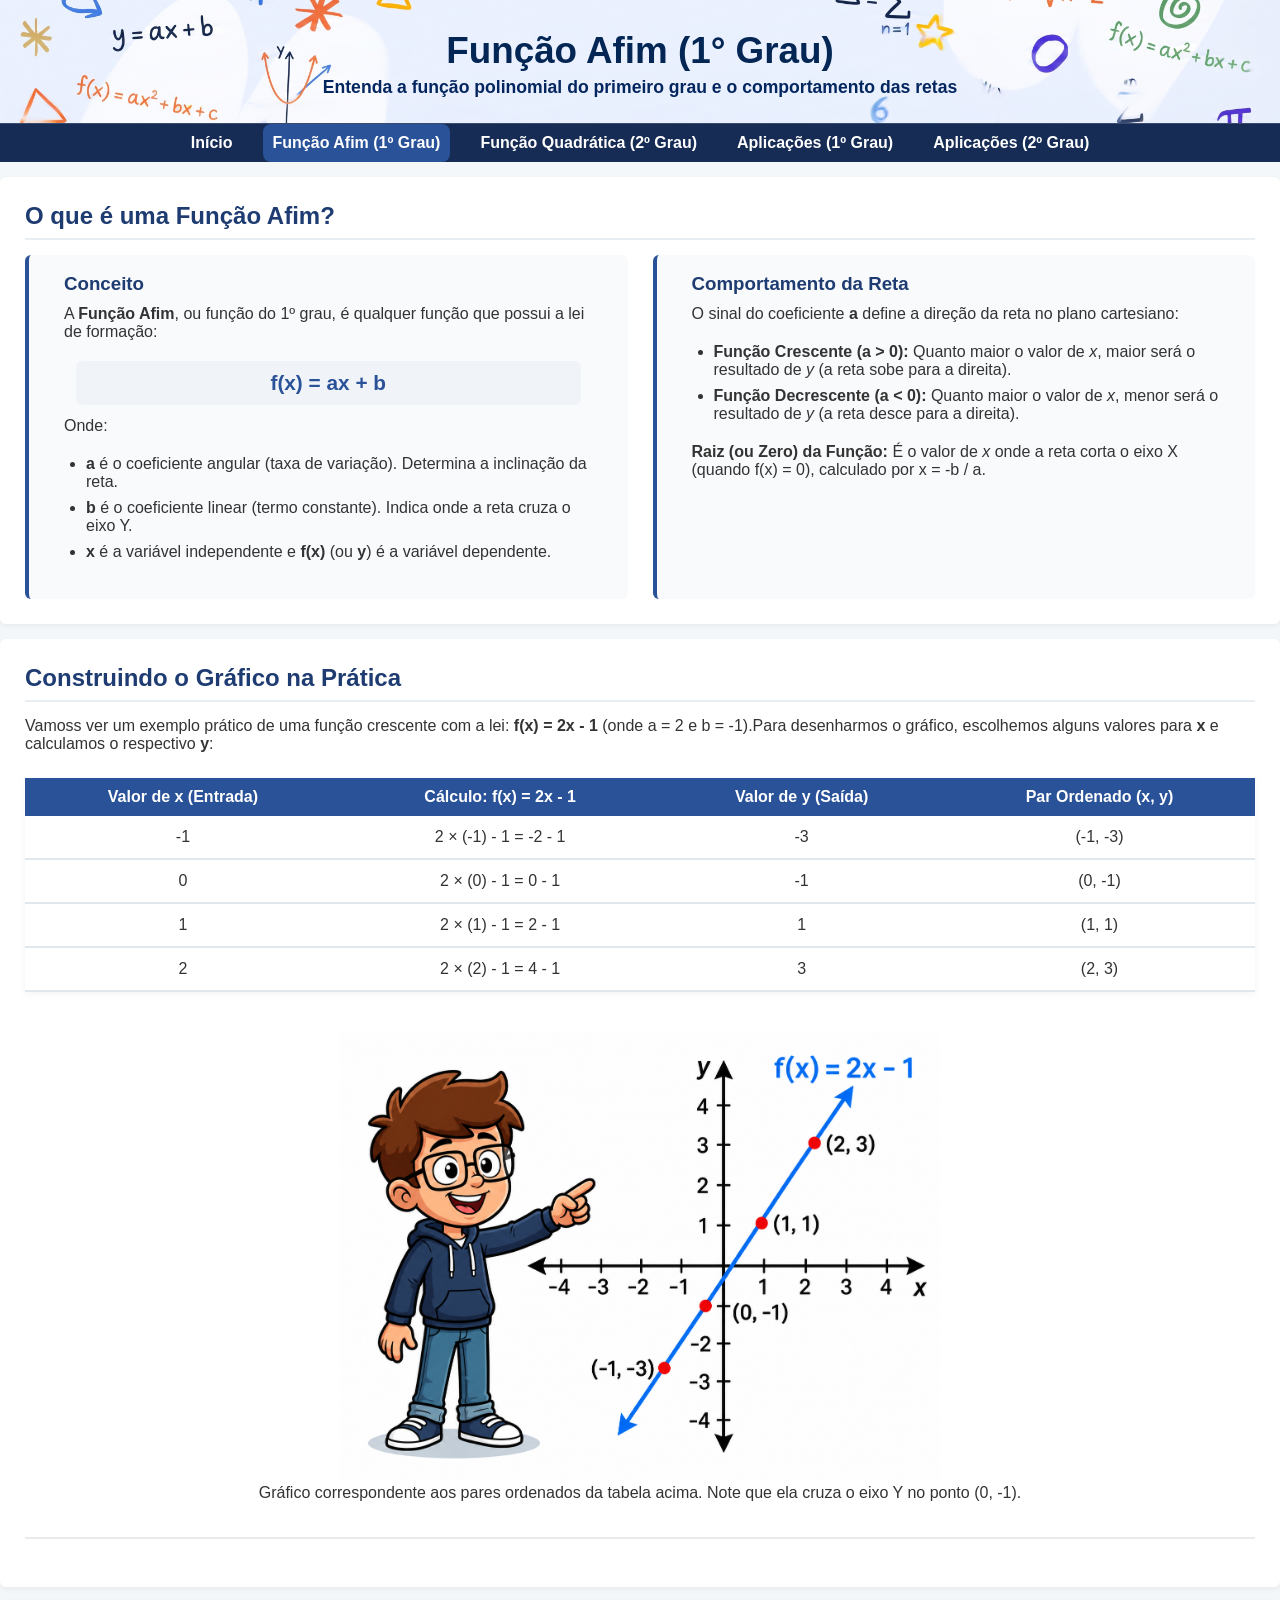
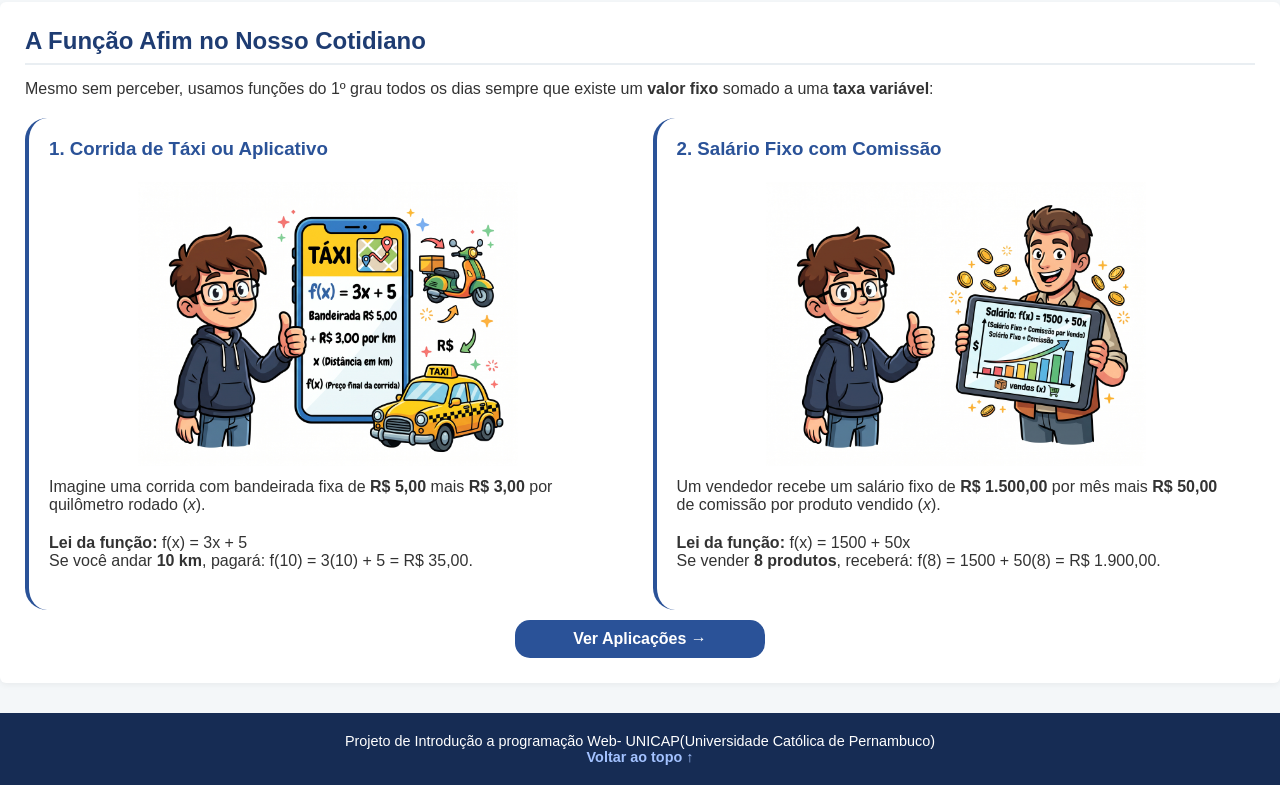
==== commit 122f0367: "Otimização do código" ====
--- a/afim.html
+++ b/afim.html
@@ -12,10 +12,10 @@
          BLOCO 1: CABEÇALHO E MENU DE NAVEGAÇÃO
          ========================================================= -->
     <header id="topo">
-        <div>
+       
             <h1>Função Afim (1° Grau)</h1>
             <p>Entenda a função polinomial do primeiro grau e o comportamento das retas</p>
-        </div>
+        
         <nav class="menu-principal">
             <ul>
                 <li><a href="index.html">Início</a></li>
@@ -157,9 +157,9 @@
 
             </div>
 
-              <div style="text-align: center; margin-top: 25px;">
+              
                 <a href="aplicacao-afim.html" class="botao">Ver Aplicações →</a>
-            </div>
+            
             </section>
             
         </main>
--- a/style.css
+++ b/style.css
@@ -49,8 +49,6 @@
 .menu-principal {
     background-color: #162c54;
     border-top: 1px solid rgba(255, 255, 255, 0.15);
-    justify-content: center;
-    align-items: center;
     margin-bottom: 15px;
 }
 
@@ -74,11 +72,10 @@
     transition: all 0.3s ease;
 }
 
-.menu-principal li a:hover {
+.menu-principal a:hover {
     transform: translateY(-2px);
 }
 
-.menu-principal a:hover,
 .menu-principal a.ativo {
     background-color: #2a5298;
     border-radius: 8px;
@@ -93,7 +90,7 @@
     background-color: #ffffff;
     padding: 25px;
     margin-bottom: 15px;
-    border-radius: px;
+    border-radius: 6px;
     box-shadow: 0 2px 6px rgba(0, 0, 0, 0.05);
 }
 
@@ -110,7 +107,7 @@
 }
 
 section p, section ul {
-   margin-bottom: 12px;
+   margin-bottom: 20px;
 }
 
 section ul {
@@ -138,17 +135,22 @@
     min-width: 280px;
     background-color: #ffffff;
     border-left: 4px solid #2a5298;
-    border-radius: 8px;
+    border-radius: 15px;
     padding: 20px;
     display: flex;
     flex-direction: column;
     justify-content: space-between;
 }
 
+.cartao p {
+    min-height: 48px;
+}
+
 .cartao img {
-    width: 90%;
+    width: 80%;
     height: 300px;
-    margin: 15px;
+    margin: 15px auto;
+    mix-blend-mode: multiply;
 }
 
 
@@ -157,7 +159,8 @@
    ========================================================================== */
 
 .botao {
-    align-self: center;
+    display: block;
+    margin: 25px auto 0 auto;
     background-color: #2a5298;
     color: #ffffff;
     text-decoration: none;
@@ -166,7 +169,7 @@
     border-radius: 15px;
     font-weight: bold;
     text-align: center;
-    margin-top: 15px;
+    margin-top: 10px;
     transition: all 0.5s ease;
 }
 
@@ -201,30 +204,25 @@
    BLOCO 8: MÁQUINA DE FUNÇÕES (METÁFORA VISUAL)
    ========================================================================== */
 
-.maquina-funcao {
-    background-color: transparent;
+.imagem-maquina {
     margin: 25px auto;
-    border: none;
-    box-shadow: none;
-    text-align: center;
-}
-
-.imagem-maquina {
     display: flex;
     justify-content: center;
     align-items: center;
     gap: 15px;
     max-width: 1000px;
     margin: 0 auto;
-    border: none;
 }
 
 .imagem-maquina img {
     width: 30%;
     max-width: 500px;
     height: auto;
-    display: block;
-    transition: transform 0.4s ease, filter 0.4s ease;
+}
+
+.imagem-maquina img:nth-child(2) {
+    width: 41%;         
+    max-width: 600px;
 }
 
 
@@ -235,7 +233,6 @@
 .flex-duas-colunas {
     display: flex;
     gap: 25px;
-    align-items: stretch;
     margin-top: 15px;
 }
 
@@ -243,7 +240,7 @@
     flex: 1;
     background-color: #f8fafc;
     border-left: 4px solid #2a5298;
-    padding: 18px 20px;
+    padding: 18px 35px;
     border-radius: 6px;
 }
 
@@ -274,14 +271,13 @@
     margin: 25px 0;
     background-color: #ffffff;
     box-shadow: 0 2px 8px rgba(0, 0, 0, 0.05);
-    border-radius: 8px;
 }
 
 .tabela-valores th {
     background-color: #2a5298;
     color: #ffffff;
     font-weight: bold;
-    padding: 12px;
+    padding: 10px;
     text-align: center;
 }
 
@@ -289,7 +285,7 @@
     padding: 12px;
     border-bottom: 2px solid #e1e8ed;
     text-align: center;
-    border-radius: 12px;
+    
 }
 
 
@@ -316,7 +312,7 @@
     width: 85%;
     max-width: 380px;
     margin: 12px auto;
-    border: none;
+    mix-blend-mode: multiply;
 }
 
 .conclusao {
@@ -350,7 +346,6 @@
 .img-palavra-quadratica {
     max-width: 450px;
     height: auto;
-    border: none;  
 }
 
 
@@ -360,9 +355,7 @@
 
 .flex-duvidas {
     display: flex;
-    align-items: flex-start;
-    justify-content: space-between;
-    gap: 30px;
+    gap: 250px;
     margin-top: 10px;
     flex-wrap: wrap;
 }
@@ -377,10 +370,9 @@
 
 .form-linha {
     display: flex;
-    align-items: flex-end;
-    gap: 15px;
+    justify-content: space-between;
     margin-top: 0;
-    margin-bottom: 12px;
+    margin-bottom: 25px;
 }
 
 .form-linha .campo-grupo {
@@ -420,18 +412,12 @@
     resize: vertical;
 }
 
-.coluna-img-duvidas {
+.img-duvidas {
     flex: 1;
-    min-width: 220px;
-    display: flex;
-    justify-content: center;
-    align-items: center;
-}
-
-.coluna-img-duvidas img {
-    width: auto;
-    height: 450px;
+    max-width: 400px;
+    height: auto;
     mix-blend-mode: multiply;
+    align-self: center;
 }
 
 .botao-whatsapp {
@@ -455,7 +441,7 @@
 }
 
 .frase-filosofo {
-    margin-top: 95px;
+    margin-top: 90px;
     padding: 12px 16px;
     background-color: #f8fafc;
     border-left: 4px solid #2a5298;
@@ -464,14 +450,14 @@
 
 .frase-filosofo h3 {
     margin: 0 0 4px 0;
-    font-size: 1.05rem;
+    font-size: 1.2rem;
     font-style: italic;
     font-weight: 600;
     color: #162b52;
 }
 
 .frase-filosofo span {
-    font-size: 0.9rem;
+    font-size: 1.1rem;
     color: #555555;
     font-weight: bold;
 }
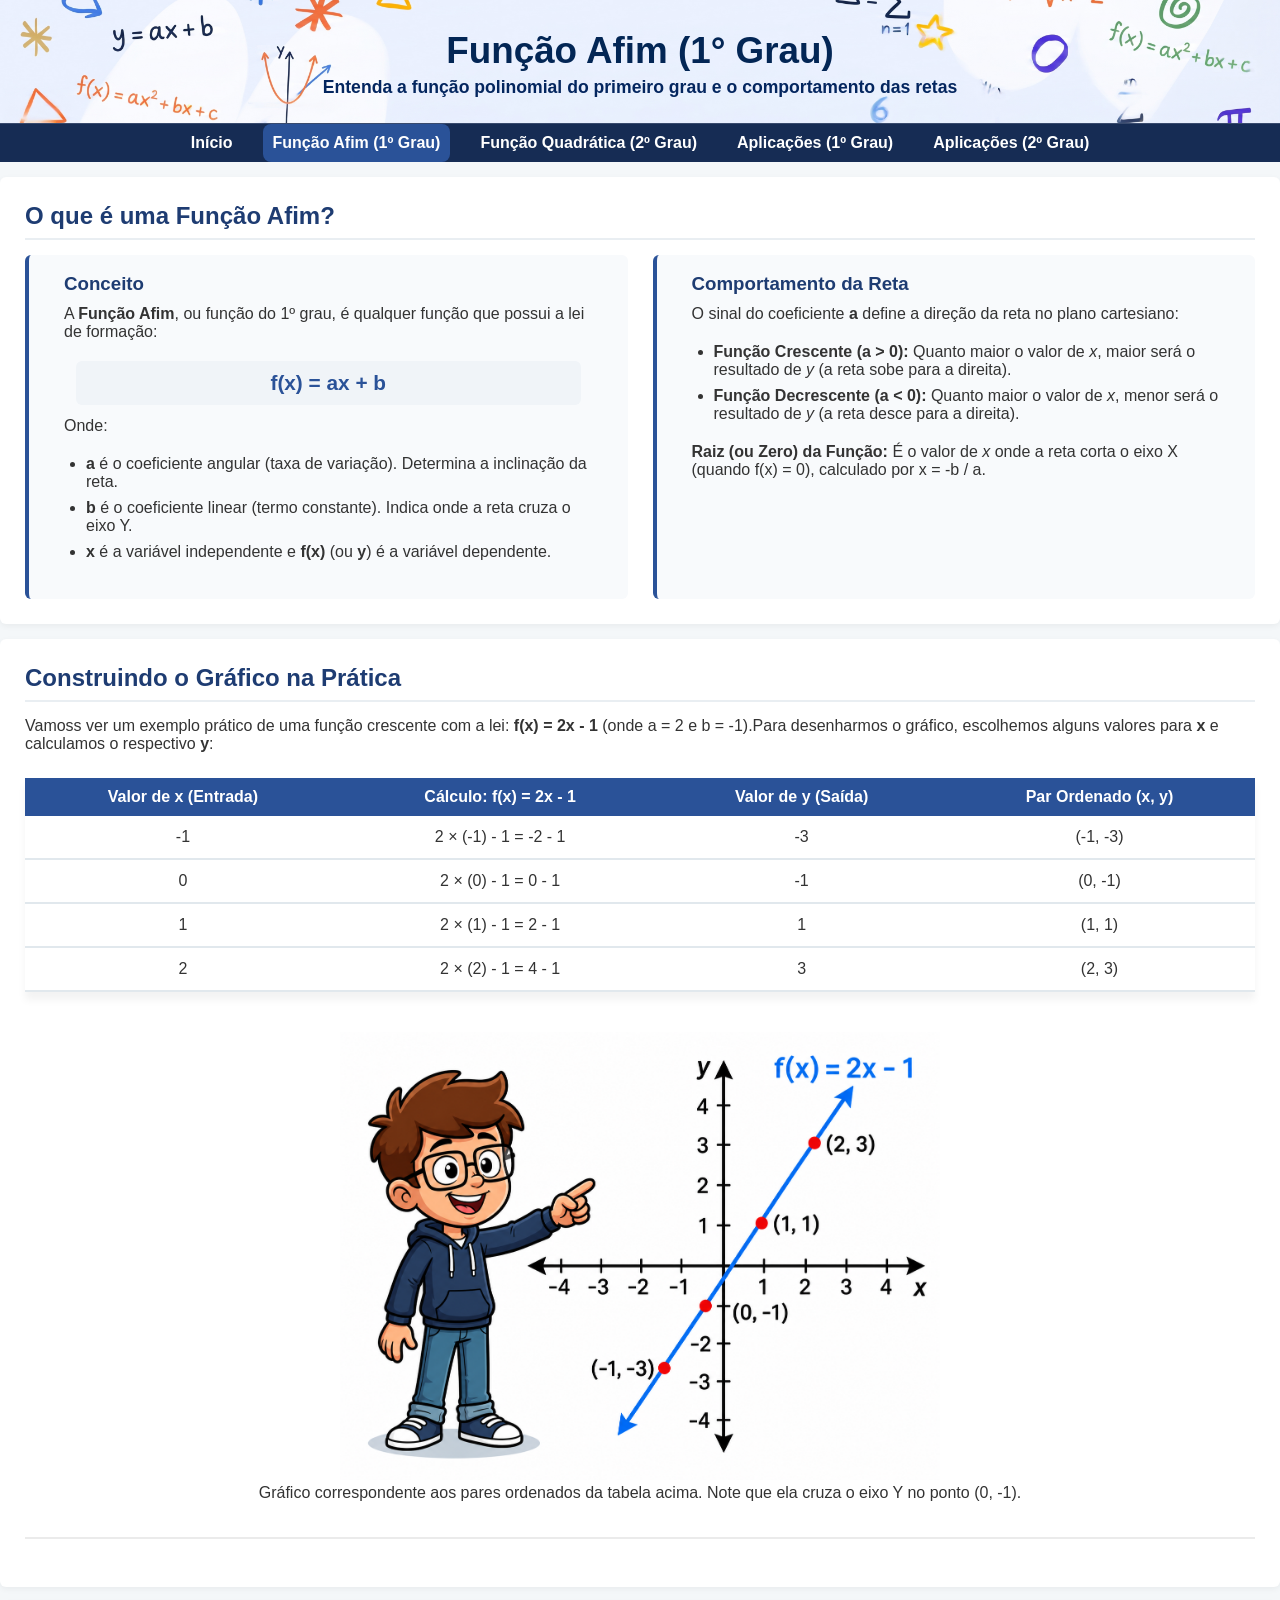
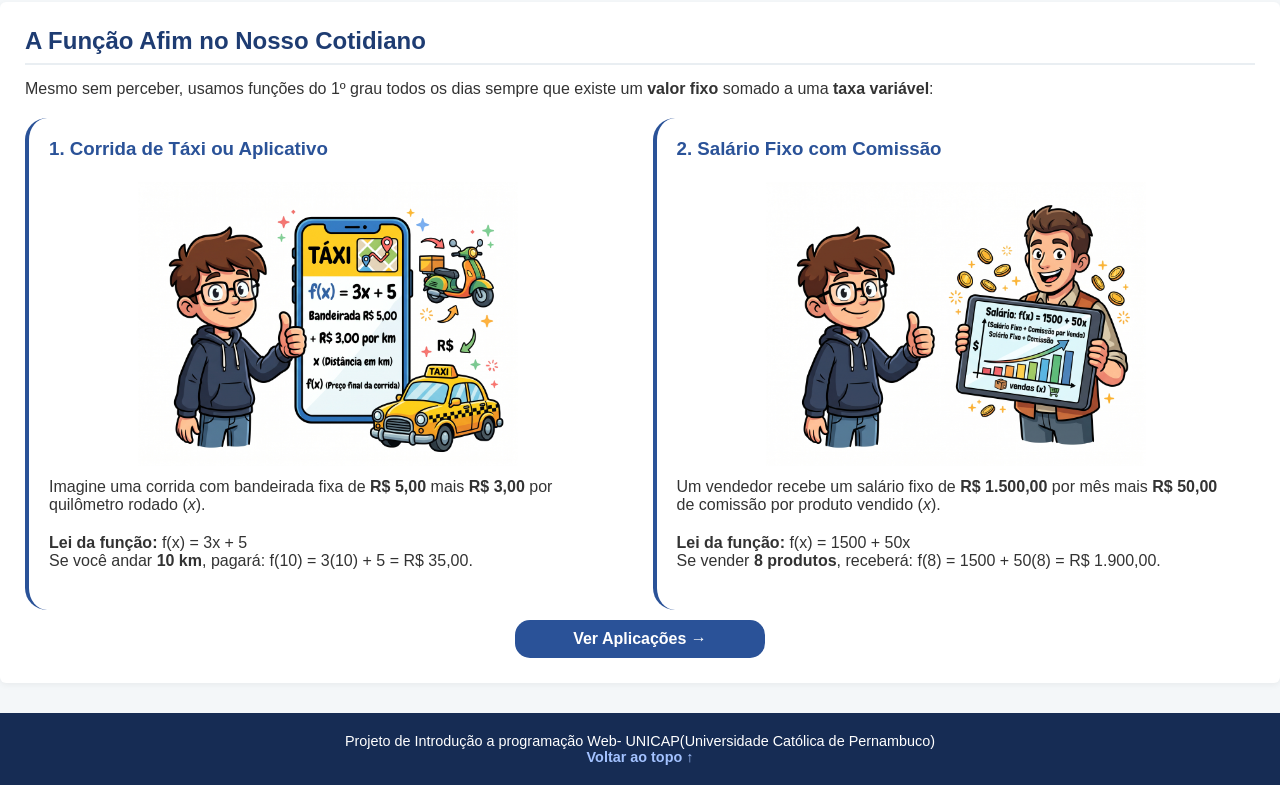
==== commit 2c297371: "Corrige fechamento da section na pagina quadratica" ====
--- a/afim.html
+++ b/afim.html
@@ -54,7 +54,7 @@
                     </ul> 
                     </div>
 
-                    <div class="col-afim col-comportamento">
+                    <div class="col-afim">
                        <h3>Comportamento da Reta</h3>
                     <p>O sinal do coeficiente <strong>a</strong> define a direção da reta no plano cartesiano:</p>
                     <ul>
--- a/style.css
+++ b/style.css
@@ -211,7 +211,7 @@
     align-items: center;
     gap: 15px;
     max-width: 1000px;
-    margin: 0 auto;
+    
 }
 
 .imagem-maquina img {
@@ -270,7 +270,7 @@
     border-collapse: collapse;
     margin: 25px 0;
     background-color: #ffffff;
-    box-shadow: 0 2px 8px rgba(0, 0, 0, 0.05);
+    box-shadow: 0 8px 8px rgba(0, 0, 0, 0.05);
 }
 
 .tabela-valores th {
